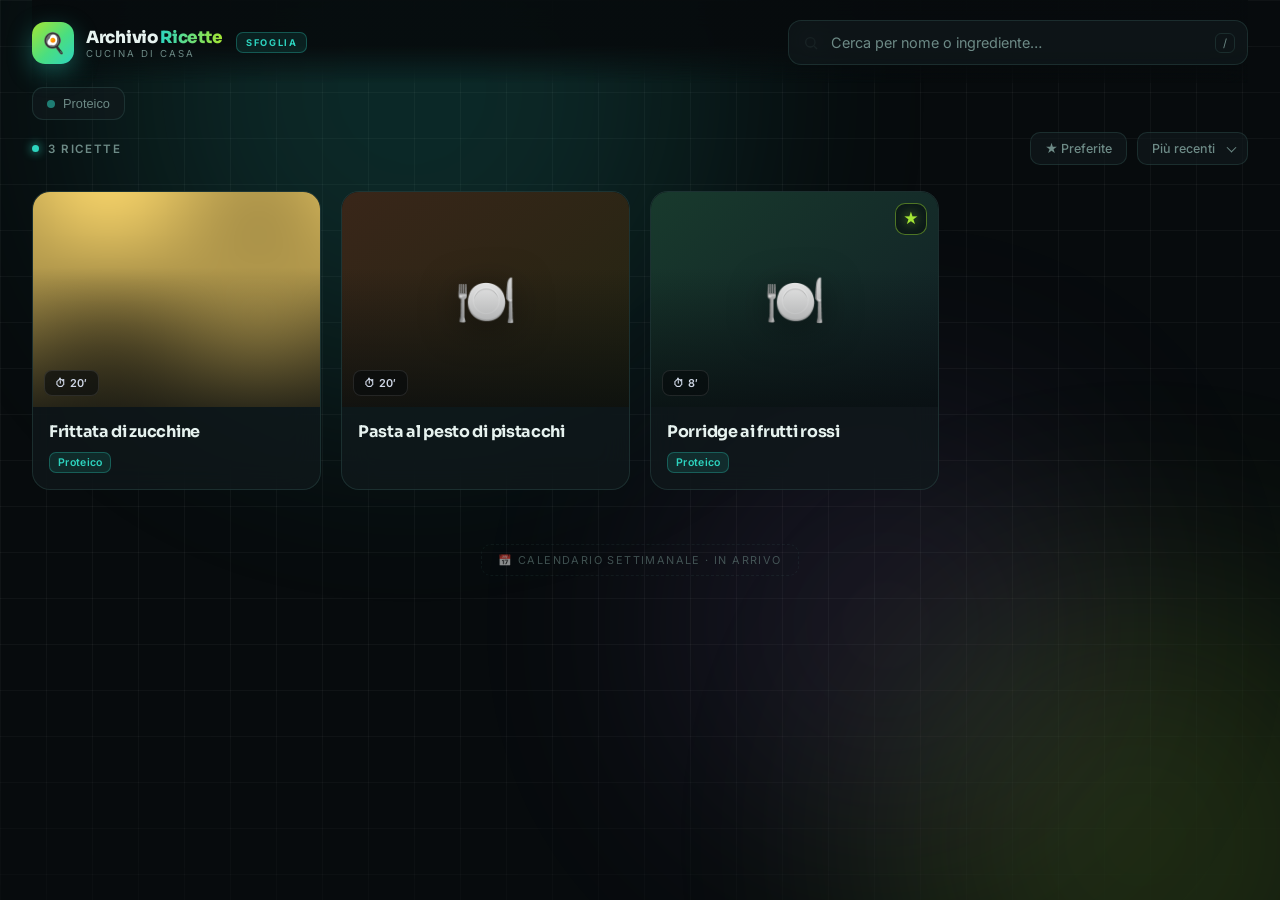
==== docs/index.html @ fd77ad5f "Palette propria, tag azzerati e versione sfogliabile Palette verde acido/acquamarina al posto degli " ====
<!DOCTYPE html>
<html lang="it">
<head>
  <meta charset="UTF-8">
  <meta name="viewport" content="width=device-width, initial-scale=1.0, viewport-fit=cover">
  <meta name="theme-color" content="#070b0d">
  <title>Archivio Ricette</title>
  <link rel="preconnect" href="https://fonts.googleapis.com">
  <link rel="preconnect" href="https://fonts.gstatic.com" crossorigin>
  <link href="https://fonts.googleapis.com/css2?family=Sora:wght@400;600;700;800&family=Inter:wght@400;500;600&display=swap" rel="stylesheet">
  <link rel="stylesheet" href="style.css">
  <link rel="icon" href="data:image/svg+xml,<svg xmlns='http://www.w3.org/2000/svg' viewBox='0 0 100 100'><text y='.9em' font-size='90'>🍳</text></svg>">
</head>
<body>

<div class="bg-glow g1"></div>
<div class="bg-glow g2"></div>
<div class="bg-glow g3"></div>

<div class="app">

  <!-- ── Topbar ── -->
  <header class="topbar">
    <div class="brand">
      <div class="brand-mark">🍳</div>
      <div class="brand-text">
        <div class="brand-name">Archivio <span>Ricette</span></div>
        <div class="brand-sub">Cucina di casa</div>
      </div>
      <span class="ro-badge" id="roBadge" hidden>sfoglia</span>
    </div>

    <div class="search-wrap">
      <svg class="search-ic" viewBox="0 0 24 24" fill="none" stroke="currentColor" stroke-width="2">
        <circle cx="11" cy="11" r="7"></circle><path d="M21 21l-4.3-4.3"></path>
      </svg>
      <input id="search" type="search" placeholder="Cerca per nome o ingrediente…" autocomplete="off" spellcheck="false">
      <kbd class="search-kbd">/</kbd>
    </div>

    <button class="btn-new" id="btnNew">
      <svg viewBox="0 0 24 24" fill="none" stroke="currentColor" stroke-width="2.4">
        <path d="M12 5v14M5 12h14"></path>
      </svg>
      <span>Nuova ricetta</span>
    </button>
  </header>

  <!-- ── Filtri ── -->
  <section class="filters">
    <div class="filter-row" id="filterRow"></div>
    <div class="filter-meta">
      <span id="countLabel" class="count-label">—</span>
      <div class="meta-right">
        <button class="mini-toggle" id="btnFav" title="Solo preferite">★ Preferite</button>
        <div class="select-wrap">
          <select id="sort">
            <option value="recent">Più recenti</option>
            <option value="name">Nome A–Z</option>
            <option value="time">Più veloci</option>
          </select>
        </div>
        <button class="mini-toggle ghost" id="btnClear" hidden>Azzera filtri</button>
      </div>
    </div>
  </section>

  <!-- ── Griglia ── -->
  <main class="grid" id="grid"></main>

  <div class="empty" id="empty" hidden>
    <div class="empty-mark">🥘</div>
    <div class="empty-title">Nessuna ricetta qui</div>
    <div class="empty-sub" id="emptySub">Aggiungi la prima e comincia a costruire l'archivio.</div>
    <button class="btn-new solo" id="btnNewEmpty">
      <svg viewBox="0 0 24 24" fill="none" stroke="currentColor" stroke-width="2.4"><path d="M12 5v14M5 12h14"></path></svg>
      <span>Nuova ricetta</span>
    </button>
  </div>

  <footer class="foot">
    <span class="foot-soon">📅 Calendario settimanale · in arrivo</span>
  </footer>

</div>

<!-- ── Dettaglio ricetta ── -->
<div class="scrim" id="scrim"></div>

<div class="sheet" id="detail" hidden>
  <div class="sheet-inner" id="detailInner"></div>
</div>

<!-- ── Editor ── -->
<div class="sheet editor" id="editor" hidden>
  <div class="sheet-inner">
    <form id="form" autocomplete="off">
      <header class="ed-head">
        <div>
          <div class="ed-eyebrow" id="edEyebrow">Nuova ricetta</div>
          <input class="ed-name" id="fName" name="name" type="text" placeholder="Nome della ricetta" maxlength="120" required>
        </div>
        <button type="button" class="icon-btn close" id="edClose" title="Chiudi (Esc)">
          <svg viewBox="0 0 24 24" fill="none" stroke="currentColor" stroke-width="2.2"><path d="M18 6L6 18M6 6l12 12"></path></svg>
        </button>
      </header>

      <div class="ed-body">
        <div class="ed-col">
          <!-- Foto -->
          <label class="lbl">Foto</label>
          <div class="dropzone" id="drop" tabindex="0">
            <input type="file" id="fImage" accept="image/*" hidden>
            <div class="dz-empty">
              <div class="dz-ic">🖼️</div>
              <div class="dz-txt">Trascina una foto<br><span>oppure clicca · incolla con ⌘V</span></div>
            </div>
            <img class="dz-preview" id="dzPreview" alt="">
            <button type="button" class="dz-remove" id="dzRemove" hidden title="Rimuovi foto">
              <svg viewBox="0 0 24 24" fill="none" stroke="currentColor" stroke-width="2.2"><path d="M18 6L6 18M6 6l12 12"></path></svg>
            </button>
            <div class="dz-progress" id="dzProgress" hidden><div class="dz-bar"></div></div>
          </div>

          <!-- Numeri -->
          <div class="num-row">
            <div class="num-field">
              <label class="lbl" for="fTime">Tempo</label>
              <div class="num-input">
                <input id="fTime" type="number" min="1" max="1440" placeholder="—" inputmode="numeric">
                <span>min</span>
              </div>
            </div>
            <div class="num-field">
              <label class="lbl" for="fServings">Porzioni</label>
              <div class="num-input">
                <input id="fServings" type="number" min="1" max="50" placeholder="—" inputmode="numeric">
                <span>pers.</span>
              </div>
            </div>
          </div>

          <!-- Tag -->
          <label class="lbl" id="tagLabel">Tag <em>· scelti dall'elenco</em></label>
          <div class="tag-picker" id="tagPicker"></div>
        </div>

        <div class="ed-col">
          <!-- Ingredienti -->
          <div class="list-head">
            <label class="lbl">Ingredienti</label>
            <button type="button" class="link-btn" data-bulk="ing">Incolla lista</button>
          </div>
          <div class="line-list" id="ingList"></div>
          <textarea class="bulk" id="ingBulk" hidden placeholder="Incolla qui gli ingredienti, uno per riga…"></textarea>
          <button type="button" class="add-line" data-add="ing">+ Ingrediente</button>

          <!-- Procedimento -->
          <div class="list-head">
            <label class="lbl">Procedimento</label>
            <button type="button" class="link-btn" data-bulk="step">Incolla lista</button>
          </div>
          <div class="line-list steps" id="stepList"></div>
          <textarea class="bulk" id="stepBulk" hidden placeholder="Incolla qui i passaggi, uno per riga…"></textarea>
          <button type="button" class="add-line" data-add="step">+ Passaggio</button>

          <!-- Note -->
          <label class="lbl">Note <em>· facoltative</em></label>
          <textarea id="fNotes" class="notes" rows="3" maxlength="2000" placeholder="Varianti, sostituzioni, cosa ha funzionato…"></textarea>
        </div>
      </div>

      <footer class="ed-foot">
        <button type="button" class="btn-danger" id="edDelete" hidden>Elimina</button>
        <div class="ed-actions">
          <button type="button" class="btn-ghost" id="edCancel">Annulla</button>
          <button type="submit" class="btn-primary" id="edSave">Salva ricetta</button>
        </div>
      </footer>
    </form>
  </div>
</div>

<div id="toast"></div>

<script src="app.js"></script>
</body>
</html>
---- docs/style.css ----
:root {
  /* Palette dell'archivio: verde acido + acquamarina su fondo quasi nero.
     I colori vivi stanno anche come tripletta rgb, così una sfumatura nuova
     si cambia in due righe invece che in quaranta. */
  --bg:        #070b0d;
  --bg-rgb:    7, 11, 13;
  --surface:   rgba(18, 27, 30, 0.66);
  --surface2:  rgba(25, 37, 41, 0.74);
  --border:    rgba(94, 158, 150, 0.18);
  --border-hi: rgba(94, 158, 150, 0.42);
  --text:      #e6f2ef;
  --muted:     #6d8a86;

  --accent:      #2dd4bf;
  --accent-rgb:  45, 212, 191;
  --accent2:     #a3e635;
  --accent2-rgb: 163, 230, 53;

  --green:     #4ade80;
  --cyan:      #38bdf8;
  --violet:    #c084fc;
  --pink:      #fb7185;
  --danger:    #f43f5e;

  --radius:    18px;
  --font-display: 'Sora', -apple-system, BlinkMacSystemFont, sans-serif;
  --font-body:    'Inter', -apple-system, BlinkMacSystemFont, sans-serif;
  --ease:      cubic-bezier(0.22, 1, 0.36, 1);
}

* { box-sizing: border-box; margin: 0; padding: 0; }
[hidden] { display: none !important; }
html { scroll-behavior: smooth; -webkit-text-size-adjust: 100%; }

body {
  background: var(--bg);
  color: var(--text);
  font-family: var(--font-body);
  min-height: 100vh;
  overflow-x: hidden;
  -webkit-font-smoothing: antialiased;
}
body.locked { overflow: hidden; }

::selection { background: rgba(var(--accent-rgb),0.3); }

/* ── Sfondo ambientale ── */
.bg-glow { position: fixed; border-radius: 50%; filter: blur(120px); opacity: 0.15; pointer-events: none; z-index: 0; will-change: transform; }
.bg-glow.g1 { width: 620px; height: 620px; background: var(--accent); top: -220px; left: 8%;  animation: drift1 26s ease-in-out infinite alternate; }
.bg-glow.g2 { width: 520px; height: 520px; background: var(--accent2);  bottom: -200px; right: -120px; animation: drift2 32s ease-in-out infinite alternate; }
.bg-glow.g3 { width: 440px; height: 440px; background: var(--violet); top: 45%; left: 52%; opacity: 0.10; animation: drift3 38s ease-in-out infinite alternate; }
@keyframes drift1 { to { transform: translate(120px, 90px) scale(1.15); } }
@keyframes drift2 { to { transform: translate(-100px, -70px) scale(1.1); } }
@keyframes drift3 { to { transform: translate(-140px, 60px) scale(0.9); } }

body::before {
  content: ''; position: fixed; inset: 0;
  background-image:
    linear-gradient(rgba(255,255,255,0.04) 1px, transparent 1px),
    linear-gradient(90deg, rgba(255,255,255,0.04) 1px, transparent 1px);
  background-size: 46px 46px;
  mask-image: radial-gradient(ellipse 120% 110% at 30% 15%, black 55%, transparent 100%);
  -webkit-mask-image: radial-gradient(ellipse 120% 110% at 30% 15%, black 55%, transparent 100%);
  pointer-events: none; z-index: 0;
}

.app { position: relative; z-index: 1; max-width: 1340px; margin: 0 auto; padding: 0 32px 60px; }

/* ── Topbar ── */
.topbar {
  position: sticky; top: 0; z-index: 30;
  display: flex; align-items: center; gap: 22px;
  padding: 20px 0 18px;
  background: linear-gradient(180deg, rgba(var(--bg-rgb),0.92) 55%, rgba(var(--bg-rgb),0));
  backdrop-filter: blur(14px); -webkit-backdrop-filter: blur(14px);
}

.brand { display: flex; align-items: center; gap: 12px; flex-shrink: 0; }
.brand-mark {
  width: 42px; height: 42px; border-radius: 13px;
  background: linear-gradient(135deg, var(--accent2), #4ade80 55%, var(--accent));
  display: flex; align-items: center; justify-content: center; font-size: 1.25rem;
  box-shadow: 0 8px 24px rgba(var(--accent-rgb), 0.35);
  animation: markFloat 5s ease-in-out infinite;
}
@keyframes markFloat { 0%,100%{ transform: translateY(0) rotate(0); } 50%{ transform: translateY(-4px) rotate(-4deg); } }
.brand-name { font-family: var(--font-display); font-weight: 800; font-size: 1.05rem; letter-spacing: -0.3px; white-space: nowrap; }
.brand-name span { background: linear-gradient(90deg, var(--accent), var(--accent2)); -webkit-background-clip: text; background-clip: text; color: transparent; }
.brand-sub { font-size: 0.6rem; color: var(--muted); letter-spacing: 2px; text-transform: uppercase; }

.ro-badge {
  align-self: center; margin-left: 2px;
  font-size: .58rem; text-transform: uppercase; letter-spacing: 1.6px; font-weight: 700;
  color: var(--accent); padding: 4px 9px; border-radius: 7px;
  background: rgba(var(--accent-rgb), .1); border: 1px solid rgba(var(--accent-rgb), .3);
}
.rc-fav.static { pointer-events: none; }

.search-wrap { position: relative; flex: 1; max-width: 460px; margin-left: auto; }
.search-ic { position: absolute; left: 15px; top: 50%; transform: translateY(-50%); width: 16px; height: 16px; color: var(--muted); pointer-events: none; transition: color .25s; }
#search {
  width: 100%; padding: 13px 44px 13px 42px;
  background: var(--surface); border: 1px solid var(--border); border-radius: 13px;
  color: var(--text); font-family: var(--font-body); font-size: 0.9rem;
  backdrop-filter: blur(14px); -webkit-backdrop-filter: blur(14px);
  transition: border-color .25s, box-shadow .25s, background .25s;
}
#search::placeholder { color: var(--muted); }
#search:focus { outline: none; border-color: rgba(var(--accent-rgb),0.5); box-shadow: 0 0 0 3px rgba(var(--accent-rgb),0.12); background: var(--surface2); }
#search:focus + .search-kbd { opacity: 0; }
.search-wrap:focus-within .search-ic { color: var(--accent); }
#search::-webkit-search-cancel-button { -webkit-appearance: none; }
.search-kbd {
  position: absolute; right: 13px; top: 50%; transform: translateY(-50%);
  font-family: var(--font-body); font-size: 0.7rem; color: var(--muted);
  border: 1px solid var(--border); border-radius: 6px; padding: 2px 7px;
  transition: opacity .2s; pointer-events: none;
}

.btn-new {
  display: inline-flex; align-items: center; gap: 9px; flex-shrink: 0;
  padding: 13px 20px; border-radius: 13px; cursor: pointer;
  font-family: var(--font-body); font-size: 0.88rem; font-weight: 600;
  color: #12141a; border: none;
  background: linear-gradient(135deg, var(--accent2), var(--accent));
  box-shadow: 0 10px 30px -8px rgba(var(--accent-rgb),0.6);
  transition: transform .2s var(--ease), box-shadow .25s, filter .2s;
}
.btn-new svg { width: 16px; height: 16px; transition: transform .3s var(--ease); }
.btn-new:hover { transform: translateY(-2px); box-shadow: 0 16px 38px -10px rgba(var(--accent-rgb),0.7); filter: brightness(1.06); }
.btn-new:hover svg { transform: rotate(90deg); }
.btn-new:active { transform: translateY(0) scale(0.97); }
.btn-new.solo { margin-top: 22px; }

/* ── Filtri ── */
.filters { margin-bottom: 26px; }
.filter-row {
  display: flex; gap: 8px; overflow-x: auto; padding: 4px 0 12px;
  scrollbar-width: none; -ms-overflow-style: none;
  mask-image: linear-gradient(90deg, #000 calc(100% - 46px), transparent);
  -webkit-mask-image: linear-gradient(90deg, #000 calc(100% - 46px), transparent);
}
.filter-row::-webkit-scrollbar { display: none; }

.tag-chip {
  --c: var(--muted);
  display: inline-flex; align-items: center; gap: 8px; flex-shrink: 0;
  padding: 8px 14px; border-radius: 11px; cursor: pointer;
  background: var(--surface); border: 1px solid var(--border);
  color: var(--muted); font-size: 0.8rem; font-weight: 500; white-space: nowrap;
  backdrop-filter: blur(10px); -webkit-backdrop-filter: blur(10px);
  transition: color .2s, border-color .2s, background .2s, transform .18s var(--ease);
}
.tag-chip .dot { width: 8px; height: 8px; border-radius: 50%; background: var(--c); opacity: .55; transition: opacity .2s, box-shadow .2s, transform .2s; }
.tag-chip:hover { color: var(--text); border-color: var(--border-hi); transform: translateY(-2px); }
.tag-chip:hover .dot { opacity: 1; }
.tag-chip.on {
  color: var(--text); border-color: color-mix(in srgb, var(--c) 60%, transparent);
  background: color-mix(in srgb, var(--c) 13%, var(--surface2));
  box-shadow: 0 6px 20px -8px color-mix(in srgb, var(--c) 70%, transparent);
}
.tag-chip.on .dot { opacity: 1; box-shadow: 0 0 10px var(--c); transform: scale(1.15); }

.grp-sep { width: 1px; flex-shrink: 0; margin: 6px 6px; background: linear-gradient(180deg, transparent, var(--border-hi), transparent); }

.filter-meta { display: flex; align-items: center; gap: 14px; justify-content: space-between; flex-wrap: wrap; }
.count-label {
  display: inline-flex; align-items: center; gap: 9px;
  font-size: 0.72rem; color: var(--muted); text-transform: uppercase; letter-spacing: 1.6px; font-weight: 600;
}
.count-label::before { content: ''; width: 7px; height: 7px; border-radius: 50%; background: var(--accent); box-shadow: 0 0 10px var(--accent); animation: pulse 2.4s ease-in-out infinite; }
@keyframes pulse { 0%,100%{ opacity: 1; transform: scale(1); } 50%{ opacity: .4; transform: scale(.75); } }

.meta-right { display: flex; align-items: center; gap: 10px; }
.mini-toggle {
  padding: 8px 14px; border-radius: 10px; cursor: pointer;
  background: var(--surface); border: 1px solid var(--border); color: var(--muted);
  font-family: var(--font-body); font-size: 0.78rem; font-weight: 500;
  transition: color .2s, border-color .2s, background .2s, transform .18s;
}
.mini-toggle:hover { color: var(--text); border-color: var(--border-hi); transform: translateY(-1px); }
.mini-toggle.on { color: var(--accent2); border-color: rgba(var(--accent2-rgb),0.5); background: rgba(var(--accent2-rgb),0.1); }
.mini-toggle.ghost { border-style: dashed; }

.select-wrap { position: relative; }
.select-wrap::after {
  content: ''; position: absolute; right: 13px; top: 50%; width: 6px; height: 6px;
  border-right: 1.6px solid var(--muted); border-bottom: 1.6px solid var(--muted);
  transform: translateY(-70%) rotate(45deg); pointer-events: none;
}
#sort {
  appearance: none; -webkit-appearance: none;
  padding: 8px 32px 8px 14px; border-radius: 10px; cursor: pointer;
  background: var(--surface); border: 1px solid var(--border); color: var(--muted);
  font-family: var(--font-body); font-size: 0.78rem; font-weight: 500;
  transition: color .2s, border-color .2s;
}
#sort:hover, #sort:focus { color: var(--text); border-color: var(--border-hi); outline: none; }
#sort option { background: #111a1c; color: var(--text); }

/* ── Griglia ricette ── */
.grid {
  display: grid;
  grid-template-columns: repeat(auto-fill, minmax(248px, 1fr));
  gap: 20px;
}

.rcard {
  position: relative; cursor: pointer;
  background: var(--surface); border: 1px solid var(--border);
  border-radius: var(--radius); overflow: hidden;
  backdrop-filter: blur(16px); -webkit-backdrop-filter: blur(16px);
  transition: transform .38s var(--ease), border-color .3s, box-shadow .38s;
  opacity: 0; animation: cardIn .55s var(--ease) forwards;
}
@keyframes cardIn { from { opacity: 0; transform: translateY(18px) scale(.97); } to { opacity: 1; transform: none; } }
.grid.no-anim .rcard { opacity: 1; animation: none; }
.rcard:hover {
  transform: translateY(-6px);
  border-color: rgba(var(--accent-rgb),0.45);
  box-shadow: 0 26px 50px -22px rgba(var(--accent-rgb),0.45), 0 6px 22px rgba(0,0,0,.4);
}
.rcard.leaving { opacity: .35; transform: scale(.97); }

.rc-media { position: relative; aspect-ratio: 4 / 3; overflow: hidden; background: #0f1618; }
.rc-media img { width: 100%; height: 100%; object-fit: cover; display: block; transition: transform .55s var(--ease), filter .4s; }
.rcard:hover .rc-media img { transform: scale(1.07); }
.rc-media::after {
  content: ''; position: absolute; inset: 0;
  background: linear-gradient(180deg, rgba(var(--bg-rgb),0) 35%, rgba(var(--bg-rgb),.72));
  pointer-events: none;
}
.rc-ph { position: absolute; inset: 0; display: flex; align-items: center; justify-content: center; font-size: 3.1rem; }
.rc-ph::before { content: ''; position: absolute; inset: 0; background: var(--ph, linear-gradient(135deg,#14201f,#1d2b2c)); opacity: .9; }
.rc-ph span { position: relative; filter: drop-shadow(0 6px 18px rgba(0,0,0,.5)); transition: transform .5s var(--ease); }
.rcard:hover .rc-ph span { transform: scale(1.12) rotate(-6deg); }

.rc-sheen {
  position: absolute; inset: 0; pointer-events: none; opacity: 0;
  background: linear-gradient(105deg, transparent 35%, rgba(255,255,255,.14) 50%, transparent 65%);
  transform: translateX(-100%); transition: opacity .3s;
}
.rcard:hover .rc-sheen { opacity: 1; animation: sheen 1s var(--ease); }
@keyframes sheen { to { transform: translateX(100%); } }

.rc-fav {
  position: absolute; top: 11px; right: 11px; z-index: 2;
  width: 32px; height: 32px; border-radius: 10px; cursor: pointer;
  display: flex; align-items: center; justify-content: center;
  background: rgba(var(--bg-rgb),.55); border: 1px solid rgba(255,255,255,.12);
  backdrop-filter: blur(10px); -webkit-backdrop-filter: blur(10px);
  color: rgba(255,255,255,.5); font-size: .95rem; line-height: 1;
  opacity: 0; transform: translateY(-6px);
  transition: opacity .25s, transform .25s, color .2s, border-color .2s, background .2s;
}
.rcard:hover .rc-fav, .rc-fav.on { opacity: 1; transform: none; }
.rc-fav:hover { color: var(--accent2); border-color: rgba(var(--accent2-rgb),.5); background: rgba(var(--accent2-rgb),.16); }
.rc-fav.on { color: var(--accent2); border-color: rgba(var(--accent2-rgb),.45); text-shadow: 0 0 12px rgba(var(--accent2-rgb),.7); }

.rc-time {
  position: absolute; left: 11px; bottom: 11px; z-index: 2;
  display: inline-flex; align-items: center; gap: 5px;
  padding: 5px 10px; border-radius: 8px; font-size: .68rem; font-weight: 600;
  background: rgba(var(--bg-rgb),.6); border: 1px solid rgba(255,255,255,.1);
  backdrop-filter: blur(8px); -webkit-backdrop-filter: blur(8px);
  color: #cfd7e6; letter-spacing: .3px;
}

.rc-body { padding: 15px 16px 16px; }
.rc-name {
  font-family: var(--font-display); font-size: 1rem; font-weight: 700;
  letter-spacing: -0.3px; line-height: 1.3; margin-bottom: 9px;
  display: -webkit-box; -webkit-line-clamp: 2; -webkit-box-orient: vertical; overflow: hidden;
}
.rc-tags { display: flex; flex-wrap: wrap; gap: 6px; }
.mini-tag {
  --c: var(--muted);
  font-size: .66rem; font-weight: 600; letter-spacing: .3px;
  padding: 3px 8px; border-radius: 7px; white-space: nowrap;
  color: var(--c); background: color-mix(in srgb, var(--c) 12%, transparent);
  border: 1px solid color-mix(in srgb, var(--c) 30%, transparent);
}
.mini-tag.more { color: var(--muted); background: transparent; border-color: var(--border); }

/* ── Empty state ── */
.empty { text-align: center; padding: 80px 20px 60px; }
.empty-mark { font-size: 3.4rem; margin-bottom: 18px; animation: markFloat 4s ease-in-out infinite; display: inline-block; }
.empty-title { font-family: var(--font-display); font-size: 1.25rem; font-weight: 700; margin-bottom: 7px; }
.empty-sub { color: var(--muted); font-size: .9rem; }

.foot { margin-top: 54px; text-align: center; }
.foot-soon {
  display: inline-block; font-size: .68rem; color: var(--muted);
  letter-spacing: 1.4px; text-transform: uppercase; padding: 8px 16px;
  border: 1px dashed var(--border); border-radius: 10px; opacity: .55;
}

/* ══ Overlay: scrim + sheet ══ */
.scrim {
  position: fixed; inset: 0; z-index: 40;
  background: rgba(4, 7, 8, 0.66);
  backdrop-filter: blur(22px) saturate(1.2); -webkit-backdrop-filter: blur(22px) saturate(1.2);
  opacity: 0; pointer-events: none;
  transition: opacity .42s var(--ease);
}
.scrim.on { opacity: 1; pointer-events: auto; }

.sheet {
  position: fixed; inset: 0; z-index: 50;
  display: flex; align-items: flex-start; justify-content: center;
  padding: 44px 28px 0; overflow-y: auto; overscroll-behavior: contain;
}
.sheet[hidden] { display: none; }
.sheet-inner {
  position: relative; width: 100%; max-width: 940px; margin-bottom: 44px;
  background: linear-gradient(165deg, rgba(23,34,37,0.93), rgba(12,18,20,0.95));
  border: 1px solid var(--border-hi); border-radius: 24px;
  box-shadow: 0 40px 90px -30px rgba(0,0,0,.8), 0 0 0 1px rgba(255,255,255,.03) inset;
  transform-origin: center center;
  will-change: transform, opacity;
}
.editor .sheet-inner { max-width: 1040px; }

.icon-btn {
  width: 38px; height: 38px; border-radius: 12px; cursor: pointer; flex-shrink: 0;
  display: flex; align-items: center; justify-content: center;
  background: var(--surface2); border: 1px solid var(--border); color: var(--muted);
  transition: color .2s, border-color .2s, background .2s, transform .2s;
}
.icon-btn svg { width: 17px; height: 17px; }
.icon-btn:hover { color: var(--text); border-color: var(--border-hi); transform: translateY(-2px); }
.icon-btn.close:hover { color: var(--danger); border-color: rgba(239,68,68,.5); background: rgba(239,68,68,.12); }
.icon-btn.on { color: var(--accent2); border-color: rgba(var(--accent2-rgb),.5); background: rgba(var(--accent2-rgb),.12); }

/* ── Dettaglio ricetta ── */
.dt-hero { position: relative; height: 320px; overflow: hidden; background: #0f1618; border-radius: 23px 23px 0 0; }
.dt-hero img { width: 100%; height: 100%; object-fit: cover; display: block; }
.dt-hero.noimg { height: 200px; }
.dt-hero .rc-ph { font-size: 4.6rem; }
/* senza foto l'emoji diventa una filigrana in alto a destra: il titolo resta pulito */
.dt-hero.noimg .rc-ph { align-items: flex-start; justify-content: flex-end; padding: 78px 34px 0; }
.dt-hero.noimg .rc-ph span { font-size: 2.9rem; opacity: .5; }
.dt-hero::after {
  content: ''; position: absolute; inset: 0;
  background: linear-gradient(180deg, rgba(var(--bg-rgb),.35) 0%, rgba(var(--bg-rgb),0) 30%, rgba(16,19,27,.96) 100%);
}
.dt-bar { position: sticky; top: 14px; z-index: 6; height: 0; }
.dt-tools { position: absolute; top: 18px; right: 18px; display: flex; gap: 9px; }
.dt-tools .icon-btn { background: rgba(var(--bg-rgb),.55); backdrop-filter: blur(12px); -webkit-backdrop-filter: blur(12px); }

.dt-title-wrap { position: absolute; left: 32px; right: 32px; bottom: 22px; z-index: 2; }
.dt-title {
  font-family: var(--font-display); font-size: 2.1rem; font-weight: 800;
  letter-spacing: -1px; line-height: 1.1; margin-bottom: 12px;
  text-shadow: 0 4px 30px rgba(0,0,0,.6);
}
.dt-tags { display: flex; flex-wrap: wrap; gap: 7px; }
.dt-tags .mini-tag { font-size: .7rem; padding: 4px 10px; backdrop-filter: blur(8px); -webkit-backdrop-filter: blur(8px); }

.dt-meta { display: flex; gap: 10px; flex-wrap: wrap; padding: 22px 32px 0; }
.meta-pill {
  --c: var(--accent);
  display: inline-flex; align-items: center; gap: 9px;
  padding: 11px 16px; border-radius: 13px;
  background: var(--surface); border: 1px solid var(--border);
}
.meta-pill .mi { font-size: 1rem; }
.meta-pill .mk { font-size: .6rem; color: var(--muted); text-transform: uppercase; letter-spacing: 1.3px; font-weight: 600; }
.meta-pill .mv { font-family: var(--font-display); font-size: .95rem; font-weight: 700; color: var(--c); letter-spacing: -.2px; }

.dt-body { display: grid; grid-template-columns: 320px 1fr; gap: 32px; padding: 26px 32px 34px; }
@media (max-width: 780px) { .dt-body { grid-template-columns: 1fr; gap: 26px; } }

.sec-title {
  display: flex; align-items: center; gap: 12px;
  font-family: var(--font-display); font-size: .74rem; font-weight: 700;
  color: var(--muted); text-transform: uppercase; letter-spacing: 2px; margin-bottom: 16px;
}
.sec-title::after { content: ''; flex: 1; height: 1px; background: linear-gradient(90deg, var(--border-hi), transparent); }

.ing-list { list-style: none; display: flex; flex-direction: column; gap: 2px; }
.ing-list li {
  display: flex; align-items: flex-start; gap: 11px;
  padding: 9px 12px; border-radius: 10px; font-size: .9rem; line-height: 1.45;
  color: #d4dced; cursor: pointer; user-select: none;
  transition: background .2s, color .2s, opacity .2s;
}
.ing-list li::before {
  content: ''; flex-shrink: 0; width: 7px; height: 7px; margin-top: 7px;
  border-radius: 50%; border: 1.6px solid var(--accent);
  transition: background .2s, box-shadow .2s, border-color .2s;
}
.ing-list li:hover { background: var(--surface2); }
.ing-list li.done { opacity: .42; text-decoration: line-through; text-decoration-color: var(--muted); }
.ing-list li.done::before { background: var(--accent); box-shadow: 0 0 10px rgba(var(--accent-rgb),.6); }

.step-list { list-style: none; display: flex; flex-direction: column; gap: 14px; counter-reset: st; }
.step-list li {
  display: flex; gap: 15px; font-size: .93rem; line-height: 1.6; color: #d4dced;
  padding-bottom: 14px; border-bottom: 1px solid rgba(94,158,150,.12);
}
.step-list li:last-child { border-bottom: none; padding-bottom: 0; }
.step-list li::before {
  counter-increment: st; content: counter(st);
  flex-shrink: 0; width: 28px; height: 28px; border-radius: 9px;
  display: flex; align-items: center; justify-content: center;
  font-family: var(--font-display); font-size: .8rem; font-weight: 700;
  color: var(--accent2); background: rgba(var(--accent2-rgb),.1);
  border: 1px solid rgba(var(--accent2-rgb),.28);
}

.dt-notes {
  margin: 0 32px 30px; padding: 18px 20px; border-radius: 14px;
  background: rgba(192,132,252,.06); border: 1px solid rgba(192,132,252,.2);
  border-left: 3px solid var(--violet);
  font-size: .88rem; line-height: 1.6; color: #c3cddf; white-space: pre-wrap;
}
.dt-notes .nk { display: block; font-size: .6rem; text-transform: uppercase; letter-spacing: 1.6px; color: var(--violet); font-weight: 700; margin-bottom: 7px; }

.dt-foot { padding: 0 32px 26px; font-size: .68rem; color: var(--muted); letter-spacing: .4px; }
.dt-empty-note { color: var(--muted); font-size: .86rem; font-style: italic; padding: 4px 12px; }

/* ── Editor ── */
.ed-head { display: flex; align-items: flex-start; gap: 18px; padding: 26px 30px 20px; border-bottom: 1px solid var(--border); }
.ed-head > div:first-child { flex: 1; min-width: 0; }
.ed-eyebrow { font-size: .62rem; color: var(--accent); text-transform: uppercase; letter-spacing: 2px; font-weight: 700; margin-bottom: 8px; }
.ed-name {
  width: 100%; background: transparent; border: none; color: var(--text);
  font-family: var(--font-display); font-size: 1.6rem; font-weight: 800; letter-spacing: -.7px;
  padding: 0 0 4px; border-bottom: 2px solid transparent; transition: border-color .25s;
}
.ed-name::placeholder { color: rgba(109,138,134,.5); }
.ed-name:focus { outline: none; border-bottom-color: var(--accent); }

.ed-body { display: grid; grid-template-columns: 340px 1fr; gap: 30px; padding: 24px 30px 10px; }
.ed-col { min-width: 0; }

.lbl { display: block; font-size: .64rem; text-transform: uppercase; letter-spacing: 1.6px; color: var(--muted); font-weight: 700; margin-bottom: 10px; }
.lbl em { font-style: normal; opacity: .6; font-weight: 500; letter-spacing: .6px; text-transform: none; }
.ed-col .lbl:not(:first-child) { margin-top: 22px; }

/* Dropzone */
.dropzone {
  position: relative; aspect-ratio: 4 / 3; border-radius: 15px; cursor: pointer; overflow: hidden;
  border: 1.5px dashed var(--border-hi); background: rgba(12,18,20,.5);
  display: flex; align-items: center; justify-content: center;
  transition: border-color .25s, background .25s, transform .2s;
}
.dropzone:hover, .dropzone:focus-visible { border-color: var(--accent); background: rgba(var(--accent-rgb),.05); outline: none; }
.dropzone.over { border-color: var(--accent); background: rgba(var(--accent-rgb),.1); transform: scale(1.015); }
.dropzone.has-img { border-style: solid; border-color: var(--border); }
.dz-empty { text-align: center; pointer-events: none; padding: 16px; }
.dz-ic { font-size: 1.9rem; margin-bottom: 10px; opacity: .8; }
.dz-txt { font-size: .82rem; color: #aab4c8; line-height: 1.55; }
.dz-txt span { font-size: .72rem; color: var(--muted); }
.dropzone.has-img .dz-empty { display: none; }
.dz-preview { display: none; width: 100%; height: 100%; object-fit: cover; }
.dropzone.has-img .dz-preview { display: block; }
.dz-remove {
  position: absolute; top: 10px; right: 10px; width: 30px; height: 30px; border-radius: 9px;
  display: flex; align-items: center; justify-content: center; cursor: pointer;
  background: rgba(var(--bg-rgb),.7); border: 1px solid rgba(255,255,255,.14); color: #fff;
  backdrop-filter: blur(10px); -webkit-backdrop-filter: blur(10px);
  transition: background .2s, border-color .2s;
}
.dz-remove svg { width: 15px; height: 15px; }
.dz-remove:hover { background: rgba(239,68,68,.85); border-color: transparent; }
.dz-progress { position: absolute; left: 0; right: 0; bottom: 0; height: 3px; background: rgba(255,255,255,.08); }
.dz-bar { height: 100%; width: 40%; background: linear-gradient(90deg, var(--accent2), var(--accent)); animation: barSlide 1.1s ease-in-out infinite; }
@keyframes barSlide { 0%{ transform: translateX(-100%);} 100%{ transform: translateX(350%);} }

/* Numeri */
.num-row { display: grid; grid-template-columns: 1fr 1fr; gap: 12px; margin-top: 22px; }
.num-field .lbl { margin-top: 0 !important; }
.num-input {
  display: flex; align-items: center; gap: 6px; padding: 11px 14px;
  background: var(--surface); border: 1px solid var(--border); border-radius: 11px;
  transition: border-color .25s, box-shadow .25s;
}
.num-input:focus-within { border-color: rgba(var(--accent-rgb),.5); box-shadow: 0 0 0 3px rgba(var(--accent-rgb),.1); }
.num-input input {
  width: 100%; min-width: 0; background: transparent; border: none; color: var(--text);
  font-family: var(--font-display); font-size: 1rem; font-weight: 700;
}
.num-input input:focus { outline: none; }
.num-input input::-webkit-outer-spin-button, .num-input input::-webkit-inner-spin-button { -webkit-appearance: none; margin: 0; }
.num-input input[type=number] { -moz-appearance: textfield; }
.num-input span { font-size: .72rem; color: var(--muted); flex-shrink: 0; }

/* Tag picker */
.tag-picker { display: flex; flex-direction: column; gap: 14px; }
.tp-group { }
.tp-head { display: flex; align-items: center; gap: 7px; font-size: .6rem; text-transform: uppercase; letter-spacing: 1.5px; color: var(--muted); font-weight: 700; margin-bottom: 8px; }
.tp-tags { display: flex; flex-wrap: wrap; gap: 6px; }
.tp-tag {
  --c: var(--muted);
  padding: 6px 11px; border-radius: 9px; cursor: pointer;
  font-family: var(--font-body); font-size: .75rem; font-weight: 500;
  background: rgba(12,18,20,.6); border: 1px solid var(--border); color: var(--muted);
  transition: color .18s, border-color .18s, background .18s, transform .15s;
}
.tp-tag:hover { color: var(--text); border-color: var(--border-hi); transform: translateY(-1px); }
.tp-tag.on {
  color: var(--c); background: color-mix(in srgb, var(--c) 14%, transparent);
  border-color: color-mix(in srgb, var(--c) 50%, transparent);
  box-shadow: 0 0 14px -4px color-mix(in srgb, var(--c) 60%, transparent);
}

/* Liste dinamiche */
.list-head { display: flex; align-items: baseline; justify-content: space-between; margin-top: 22px; }
.list-head .lbl { margin-top: 0 !important; }
.link-btn {
  background: none; border: none; cursor: pointer; color: var(--muted);
  font-family: var(--font-body); font-size: .7rem; font-weight: 600;
  text-transform: uppercase; letter-spacing: 1px; padding: 0 0 10px;
  transition: color .2s;
}
.link-btn:hover { color: var(--accent); }
.link-btn.on { color: var(--accent); }

.line-list { display: flex; flex-direction: column; gap: 7px; }
.line-row { display: flex; align-items: center; gap: 9px; }
.line-row .bullet {
  flex-shrink: 0; width: 24px; height: 24px; border-radius: 8px;
  display: flex; align-items: center; justify-content: center;
  font-family: var(--font-display); font-size: .68rem; font-weight: 700;
  color: var(--muted); background: rgba(12,18,20,.6); border: 1px solid var(--border);
  transition: color .2s, border-color .2s;
}
.steps .line-row .bullet { color: var(--accent2); border-color: rgba(var(--accent2-rgb),.25); background: rgba(var(--accent2-rgb),.07); }
.line-row input {
  flex: 1; min-width: 0; padding: 10px 13px;
  background: var(--surface); border: 1px solid var(--border); border-radius: 10px;
  color: var(--text); font-family: var(--font-body); font-size: .87rem;
  transition: border-color .2s, box-shadow .2s, background .2s;
}
.line-row input::placeholder { color: rgba(109,138,134,.55); }
.line-row input:focus { outline: none; border-color: rgba(var(--accent-rgb),.5); box-shadow: 0 0 0 3px rgba(var(--accent-rgb),.1); background: var(--surface2); }
.line-del {
  flex-shrink: 0; width: 26px; height: 26px; border-radius: 8px; cursor: pointer;
  display: flex; align-items: center; justify-content: center;
  background: transparent; border: 1px solid transparent; color: var(--muted);
  opacity: 0; transition: opacity .2s, color .2s, border-color .2s, background .2s;
}
.line-row:hover .line-del, .line-row:focus-within .line-del { opacity: 1; }
.line-del svg { width: 13px; height: 13px; }
.line-del:hover { color: var(--danger); border-color: rgba(239,68,68,.35); background: rgba(239,68,68,.1); }

.add-line {
  margin-top: 9px; padding: 9px 15px; border-radius: 10px; cursor: pointer;
  background: transparent; border: 1px dashed var(--border-hi); color: var(--muted);
  font-family: var(--font-body); font-size: .78rem; font-weight: 500;
  transition: color .2s, border-color .2s, background .2s;
}
.add-line:hover { color: var(--accent); border-color: var(--accent); background: rgba(var(--accent-rgb),.06); }

.bulk, .notes {
  width: 100%; padding: 13px 15px; resize: vertical;
  background: var(--surface); border: 1px solid var(--border); border-radius: 12px;
  color: var(--text); font-family: var(--font-body); font-size: .87rem; line-height: 1.6;
  transition: border-color .2s, box-shadow .2s;
}
.bulk { min-height: 130px; }
.bulk::placeholder, .notes::placeholder { color: rgba(109,138,134,.55); }
.bulk:focus, .notes:focus { outline: none; border-color: rgba(var(--accent-rgb),.5); box-shadow: 0 0 0 3px rgba(var(--accent-rgb),.1); }

/* Footer editor */
.ed-foot {
  display: flex; align-items: center; justify-content: space-between; gap: 14px;
  padding: 20px 30px; margin-top: 14px;
  border-top: 1px solid var(--border); background: rgba(11,17,19,.78);
  border-radius: 0 0 23px 23px;
  position: sticky; bottom: 0;
  backdrop-filter: blur(14px); -webkit-backdrop-filter: blur(14px);
}
.ed-actions { display: flex; gap: 10px; margin-left: auto; }
.btn-primary {
  padding: 12px 26px; border-radius: 12px; cursor: pointer; border: none;
  font-family: var(--font-body); font-size: .87rem; font-weight: 600; color: #12141a;
  background: linear-gradient(135deg, var(--accent2), var(--accent));
  box-shadow: 0 10px 28px -10px rgba(var(--accent-rgb),.6);
  transition: transform .2s var(--ease), box-shadow .25s, filter .2s, opacity .2s;
}
.btn-primary:hover { transform: translateY(-2px); filter: brightness(1.06); box-shadow: 0 16px 34px -12px rgba(var(--accent-rgb),.7); }
.btn-primary:disabled { opacity: .5; pointer-events: none; }
.btn-ghost, .btn-danger {
  padding: 12px 20px; border-radius: 12px; cursor: pointer;
  background: var(--surface2); border: 1px solid var(--border); color: var(--muted);
  font-family: var(--font-body); font-size: .85rem; font-weight: 500;
  transition: color .2s, border-color .2s, background .2s, transform .2s;
}
.btn-ghost:hover { color: var(--text); border-color: var(--border-hi); transform: translateY(-1px); }
.btn-danger:hover { color: var(--danger); border-color: rgba(239,68,68,.5); background: rgba(239,68,68,.1); }
.btn-danger.confirm { color: #fff; background: var(--danger); border-color: var(--danger); }

/* ── Toast ── */
#toast {
  position: fixed; bottom: 26px; left: 50%; z-index: 90;
  transform: translate(-50%, 22px); opacity: 0; pointer-events: none;
  background: var(--surface2); border: 1px solid var(--border-hi); border-radius: 13px;
  padding: 13px 22px; font-size: .87rem; color: var(--text);
  backdrop-filter: blur(18px); -webkit-backdrop-filter: blur(18px);
  box-shadow: 0 18px 45px -14px rgba(0,0,0,.8);
  transition: opacity .3s, transform .35s var(--ease);
  max-width: min(90vw, 460px); text-align: center;
}
#toast.show { opacity: 1; transform: translate(-50%, 0); }

/* ── Responsive ── */
@media (max-width: 900px) {
  .ed-body { grid-template-columns: 1fr; gap: 4px; }
  .ed-col + .ed-col { margin-top: 8px; }
}
@media (max-width: 760px) {
  .app { padding: 0 16px 50px; }
  .topbar { flex-wrap: wrap; gap: 12px; padding: 16px 0 14px; }
  .brand-text { display: none; }
  .search-wrap { max-width: none; order: 3; flex-basis: 100%; margin-left: 0; }
  .search-kbd { display: none; }
  .btn-new { margin-left: auto; padding: 12px 16px; }
  .btn-new span { display: none; }
  .btn-new.solo { padding: 13px 22px; }
  .btn-new.solo span { display: inline; }
  .grid { grid-template-columns: repeat(auto-fill, minmax(150px, 1fr)); gap: 13px; }
  .rc-name { font-size: .86rem; }
  .rc-body { padding: 12px 12px 13px; }
  .sheet { padding: 0; }
  .sheet-inner { max-width: none; min-height: 100%; border-radius: 0; border: none; margin-bottom: 0; }
  .dt-hero, .ed-foot { border-radius: 0; }
  .dt-hero { height: 240px; }
  .dt-title { font-size: 1.5rem; }
  .dt-title-wrap { left: 20px; right: 20px; bottom: 18px; }
  .dt-meta { padding: 18px 20px 0; }
  .dt-body { padding: 22px 20px 30px; }
  .dt-notes { margin: 0 20px 26px; }
  .dt-foot { padding: 0 20px 22px; }
  .ed-head { padding: 20px 20px 16px; }
  .ed-name { font-size: 1.25rem; }
  .ed-body { padding: 20px 20px 10px; }
  .ed-foot { padding: 16px 20px; padding-bottom: max(16px, env(safe-area-inset-bottom)); }
  .btn-primary { padding: 12px 20px; }
}

@media (prefers-reduced-motion: reduce) {
  *, *::before, *::after { animation-duration: .01ms !important; animation-iteration-count: 1 !important; transition-duration: .01ms !important; }
  .rcard { opacity: 1; }
}
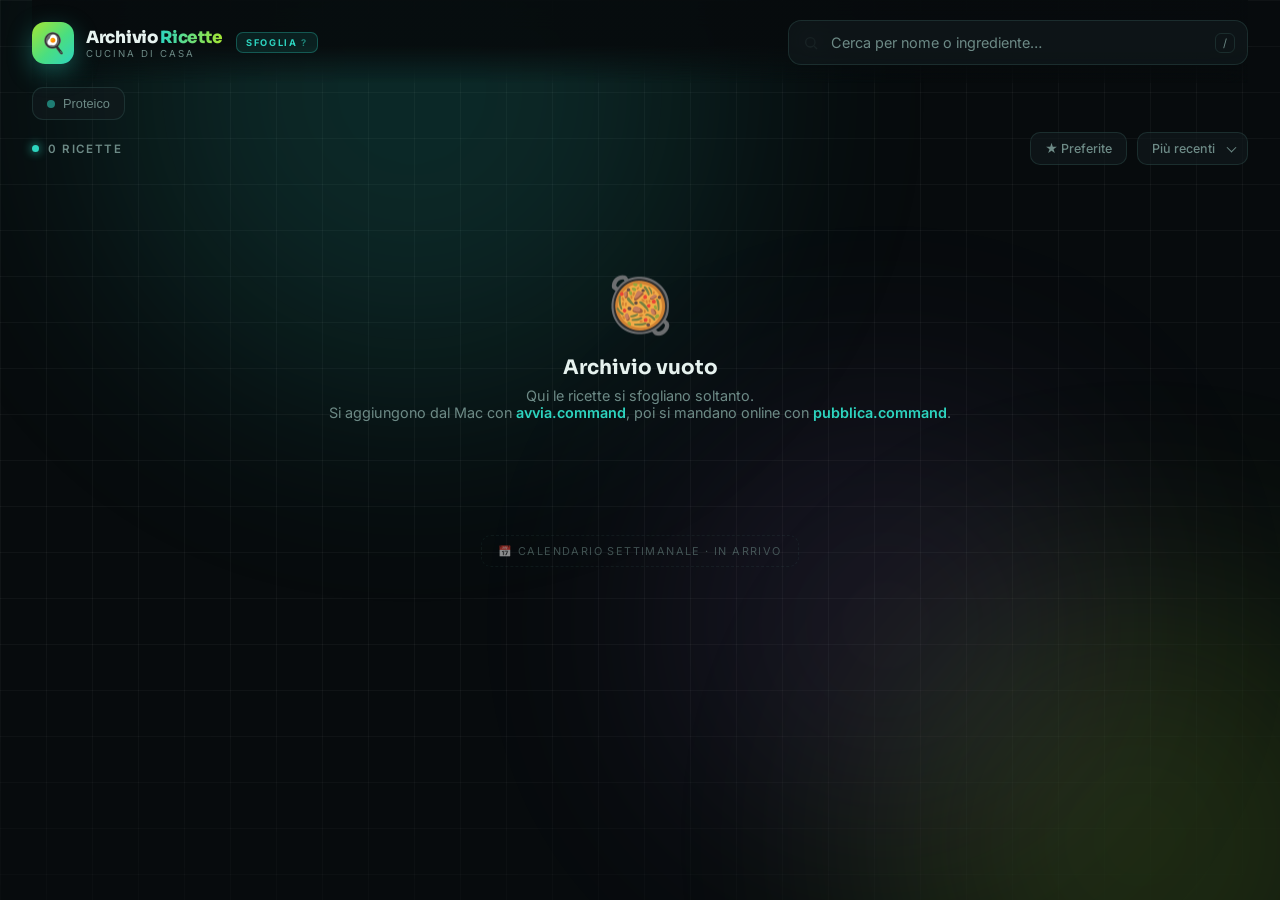
==== commit 04147d02: "Il tasto "Nuova ricetta" non lampeggia più al caricamento Il tasto stava visibile nell'HTML e veniva" ====
--- a/docs/index.html
+++ b/docs/index.html
@@ -38,7 +38,9 @@
       <kbd class="search-kbd">/</kbd>
     </div>
 
-    <button class="btn-new" id="btnNew">
+    <!-- Parte nascosto e lo mostra l'avvio solo dove si può davvero scrivere:
+         se partisse visibile lampeggerebbe a ogni caricamento del sito pubblicato. -->
+    <button class="btn-new" id="btnNew" hidden>
       <svg viewBox="0 0 24 24" fill="none" stroke="currentColor" stroke-width="2.4">
         <path d="M12 5v14M5 12h14"></path>
       </svg>
--- a/docs/style.css
+++ b/docs/style.css
@@ -89,11 +89,15 @@
 .brand-sub { font-size: 0.6rem; color: var(--muted); letter-spacing: 2px; text-transform: uppercase; }
 
 .ro-badge {
-  align-self: center; margin-left: 2px;
+  align-self: center; margin-left: 2px; cursor: help;
   font-size: .58rem; text-transform: uppercase; letter-spacing: 1.6px; font-weight: 700;
   color: var(--accent); padding: 4px 9px; border-radius: 7px;
   background: rgba(var(--accent-rgb), .1); border: 1px solid rgba(var(--accent-rgb), .3);
-}
+  transition: background .2s, border-color .2s;
+}
+.ro-badge::after { content: ' ?'; opacity: .55; }
+.ro-badge:hover { background: rgba(var(--accent-rgb), .18); border-color: rgba(var(--accent-rgb), .5); }
+.empty-sub b { color: var(--accent); font-weight: 600; }
 .rc-fav.static { pointer-events: none; }
 
 .search-wrap { position: relative; flex: 1; max-width: 460px; margin-left: auto; }
@@ -131,6 +135,8 @@
 .btn-new:hover svg { transform: rotate(90deg); }
 .btn-new:active { transform: translateY(0) scale(0.97); }
 .btn-new.solo { margin-top: 22px; }
+.btn-new.pop { animation: btnIn .34s var(--ease); }
+@keyframes btnIn { from { opacity: 0; transform: scale(.9); } to { opacity: 1; transform: none; } }
 
 /* ── Filtri ── */
 .filters { margin-bottom: 26px; }
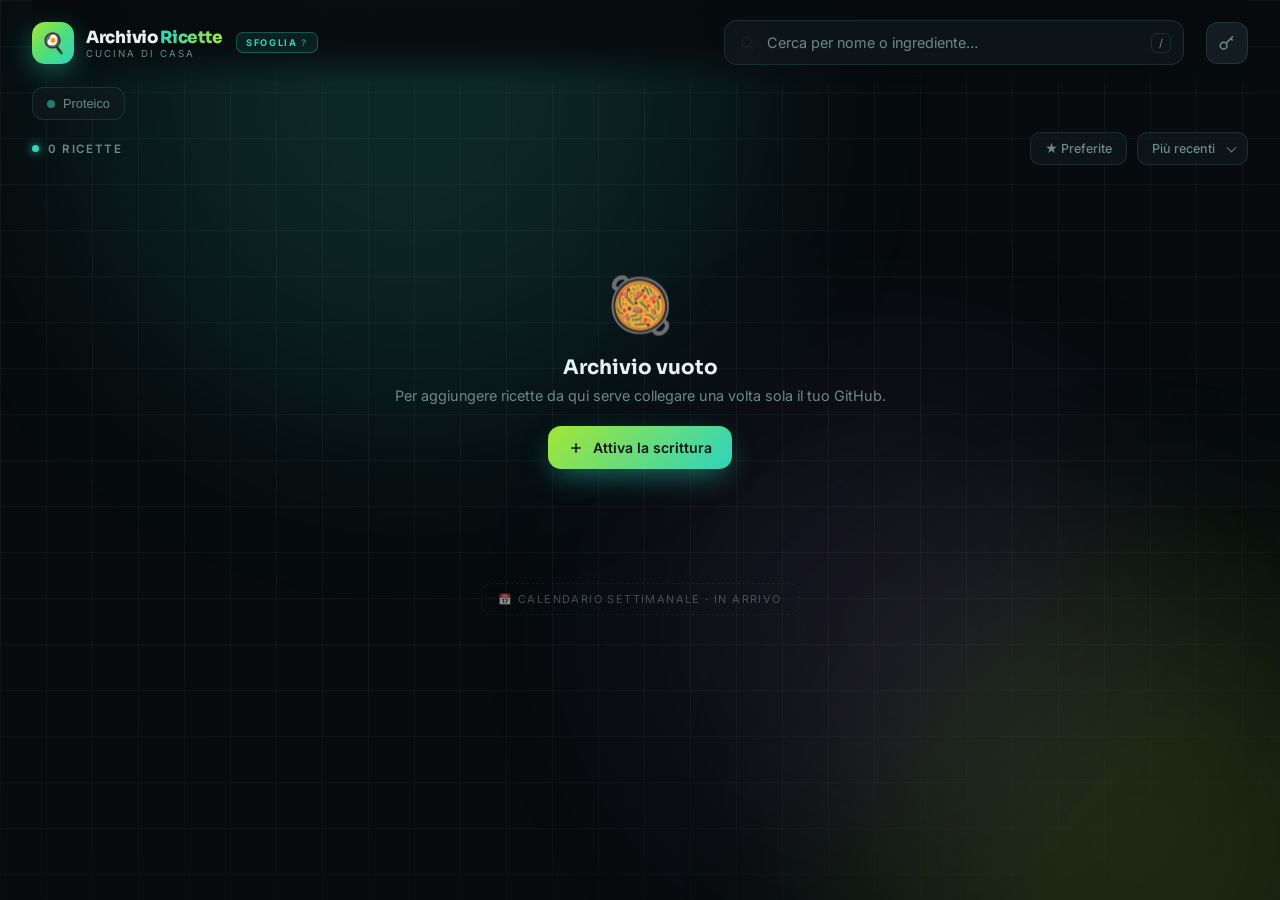
==== commit 0e4df3a8: "Le ricette si aggiungono dal link, da qualsiasi dispositivo Finora scrivere richiedeva il Mac acceso" ====
--- a/docs/index.html
+++ b/docs/index.html
@@ -38,6 +38,13 @@
       <kbd class="search-kbd">/</kbd>
     </div>
 
+    <button class="icon-btn key" id="btnKey" hidden title="Attiva la scrittura da qui">
+      <svg viewBox="0 0 24 24" fill="none" stroke="currentColor" stroke-width="2">
+        <circle cx="7.5" cy="15.5" r="4.5"></circle><path d="M10.7 12.3L20 3"></path>
+        <path d="M17 6l2.5 2.5"></path>
+      </svg>
+    </button>
+
     <!-- Parte nascosto e lo mostra l'avvio solo dove si può davvero scrivere:
          se partisse visibile lampeggerebbe a ogni caricamento del sito pubblicato. -->
     <button class="btn-new" id="btnNew" hidden>
@@ -75,8 +82,11 @@
     <div class="empty-title">Nessuna ricetta qui</div>
     <div class="empty-sub" id="emptySub">Aggiungi la prima e comincia a costruire l'archivio.</div>
     <button class="btn-new solo" id="btnNewEmpty">
-      <svg viewBox="0 0 24 24" fill="none" stroke="currentColor" stroke-width="2.4"><path d="M12 5v14M5 12h14"></path></svg>
-      <span>Nuova ricetta</span>
+      <svg class="ic-piu" viewBox="0 0 24 24" fill="none" stroke="currentColor" stroke-width="2.4"><path d="M12 5v14M5 12h14"></path></svg>
+      <svg class="ic-chiave" viewBox="0 0 24 24" fill="none" stroke="currentColor" stroke-width="2.2" hidden>
+        <circle cx="7.5" cy="15.5" r="4.5"></circle><path d="M10.7 12.3L20 3"></path><path d="M17 6l2.5 2.5"></path>
+      </svg>
+      <span class="lbl-txt">Nuova ricetta</span>
     </button>
   </div>
 
@@ -183,8 +193,59 @@
   </div>
 </div>
 
+<!-- ── Chiave GitHub ── -->
+<div class="sheet" id="setup" hidden>
+  <div class="sheet-inner">
+    <header class="ed-head">
+      <div>
+        <div class="ed-eyebrow">Scrivere da qui</div>
+        <div class="setup-title">Collega il tuo GitHub</div>
+      </div>
+      <button type="button" class="icon-btn close" id="setupClose" title="Chiudi (Esc)">
+        <svg viewBox="0 0 24 24" fill="none" stroke="currentColor" stroke-width="2.2"><path d="M18 6L6 18M6 6l12 12"></path></svg>
+      </button>
+    </header>
+
+    <div class="setup-body">
+      <p class="setup-p">
+        Questa pagina salva le ricette dentro il tuo archivio su GitHub. Per farlo le serve
+        il permesso, che si dà una volta sola con una <b>chiave</b>. La chiave resta
+        in questo browser: non finisce online e nessun altro la vede.
+      </p>
+
+      <ol class="setup-steps">
+        <li>Apri <a id="setupLink" href="https://github.com/settings/personal-access-tokens/new" target="_blank" rel="noopener noreferrer">la pagina delle chiavi su GitHub</a>.</li>
+        <li><b>Token name</b>: scrivi <code>Archivio Ricette</code>.</li>
+        <li><b>Expiration</b>: scegli una scadenza lunga, o nessuna.</li>
+        <li><b>Repository access</b>: <i>Only select repositories</i> → scegli <code id="setupRepo">archivio-ricette</code>.</li>
+        <li><b>Permissions</b> → <i>Repository permissions</i> → <b>Contents</b> → <i>Read and write</i>.</li>
+        <li><b>Generate token</b>, copia quello che compare e incollalo qui sotto.</li>
+      </ol>
+
+      <label class="lbl" for="setupToken">La chiave</label>
+      <input type="password" id="setupToken" class="setup-input" placeholder="github_pat_…"
+             autocomplete="off" autocorrect="off" autocapitalize="off" spellcheck="false">
+      <div class="setup-msg" id="setupMsg"></div>
+
+      <p class="setup-nota">
+        Se un giorno vuoi revocarla, si cancella dalla stessa pagina di GitHub.
+        Non serve mandarla a nessuno, nemmeno a me.
+      </p>
+    </div>
+
+    <footer class="ed-foot">
+      <button type="button" class="btn-danger" id="setupForget" hidden>Scollega</button>
+      <div class="ed-actions">
+        <button type="button" class="btn-ghost" id="setupCancel">Annulla</button>
+        <button type="button" class="btn-primary" id="setupSave">Attiva</button>
+      </div>
+    </footer>
+  </div>
+</div>
+
 <div id="toast"></div>
 
+<script src="store.js"></script>
 <script src="app.js"></script>
 </body>
 </html>
--- a/docs/style.css
+++ b/docs/style.css
@@ -99,6 +99,60 @@
 .ro-badge:hover { background: rgba(var(--accent-rgb), .18); border-color: rgba(var(--accent-rgb), .5); }
 .empty-sub b { color: var(--accent); font-weight: 600; }
 .rc-fav.static { pointer-events: none; }
+
+/* ── Chiave GitHub ── */
+.icon-btn.key { width: 42px; height: 42px; align-self: center; flex-shrink: 0; }
+.icon-btn.key svg { width: 18px; height: 18px; }
+.icon-btn.key.on { color: var(--accent); border-color: rgba(var(--accent-rgb), .4); background: rgba(var(--accent-rgb), .1); }
+
+.ro-badge { cursor: pointer; }
+
+.setup-title { font-family: var(--font-display); font-size: 1.5rem; font-weight: 800; letter-spacing: -.6px; }
+.setup-body { padding: 24px 30px 6px; }
+.setup-p { font-size: .92rem; line-height: 1.65; color: #c3cddf; margin-bottom: 20px; }
+.setup-p b { color: var(--text); font-weight: 600; }
+
+.setup-steps { margin: 0 0 22px; padding-left: 0; list-style: none; counter-reset: sp; }
+.setup-steps li {
+  position: relative; padding: 0 0 13px 38px; font-size: .89rem; line-height: 1.6; color: #c3cddf;
+}
+.setup-steps li::before {
+  counter-increment: sp; content: counter(sp);
+  position: absolute; left: 0; top: 0;
+  width: 25px; height: 25px; border-radius: 8px;
+  display: flex; align-items: center; justify-content: center;
+  font-family: var(--font-display); font-size: .74rem; font-weight: 700;
+  color: var(--accent); background: rgba(var(--accent-rgb), .1);
+  border: 1px solid rgba(var(--accent-rgb), .3);
+}
+.setup-steps b { color: var(--text); font-weight: 600; }
+.setup-steps i { color: var(--accent2); font-style: normal; }
+.setup-steps code {
+  font-family: ui-monospace, SFMono-Regular, Menlo, monospace; font-size: .84em;
+  background: rgba(var(--accent-rgb), .1); border: 1px solid rgba(var(--accent-rgb), .22);
+  border-radius: 6px; padding: 1px 6px; color: var(--accent);
+}
+.setup-steps a { color: var(--accent); text-decoration: none; border-bottom: 1px solid rgba(var(--accent-rgb), .45); }
+.setup-steps a:hover { border-bottom-color: var(--accent); }
+
+.setup-input {
+  width: 100%; padding: 13px 15px; border-radius: 12px;
+  background: var(--surface); border: 1px solid var(--border); color: var(--text);
+  font-family: ui-monospace, SFMono-Regular, Menlo, monospace; font-size: .85rem;
+  transition: border-color .2s, box-shadow .2s;
+}
+.setup-input:focus { outline: none; border-color: rgba(var(--accent-rgb), .5); box-shadow: 0 0 0 3px rgba(var(--accent-rgb), .1); }
+.setup-msg { min-height: 22px; font-size: .82rem; margin-top: 10px; }
+.setup-msg.ko { color: var(--danger); }
+.setup-msg.ok { color: var(--accent); }
+.setup-msg.wait { color: var(--muted); }
+.setup-nota { font-size: .78rem; color: var(--muted); line-height: 1.6; margin: 14px 0 6px; }
+
+@media (max-width: 760px) {
+  .setup-body { padding: 20px 20px 6px; }
+  .setup-title { font-size: 1.25rem; }
+  .icon-btn.key { width: 38px; height: 38px; }
+}
 
 .search-wrap { position: relative; flex: 1; max-width: 460px; margin-left: auto; }
 .search-ic { position: absolute; left: 15px; top: 50%; transform: translateY(-50%); width: 16px; height: 16px; color: var(--muted); pointer-events: none; transition: color .25s; }
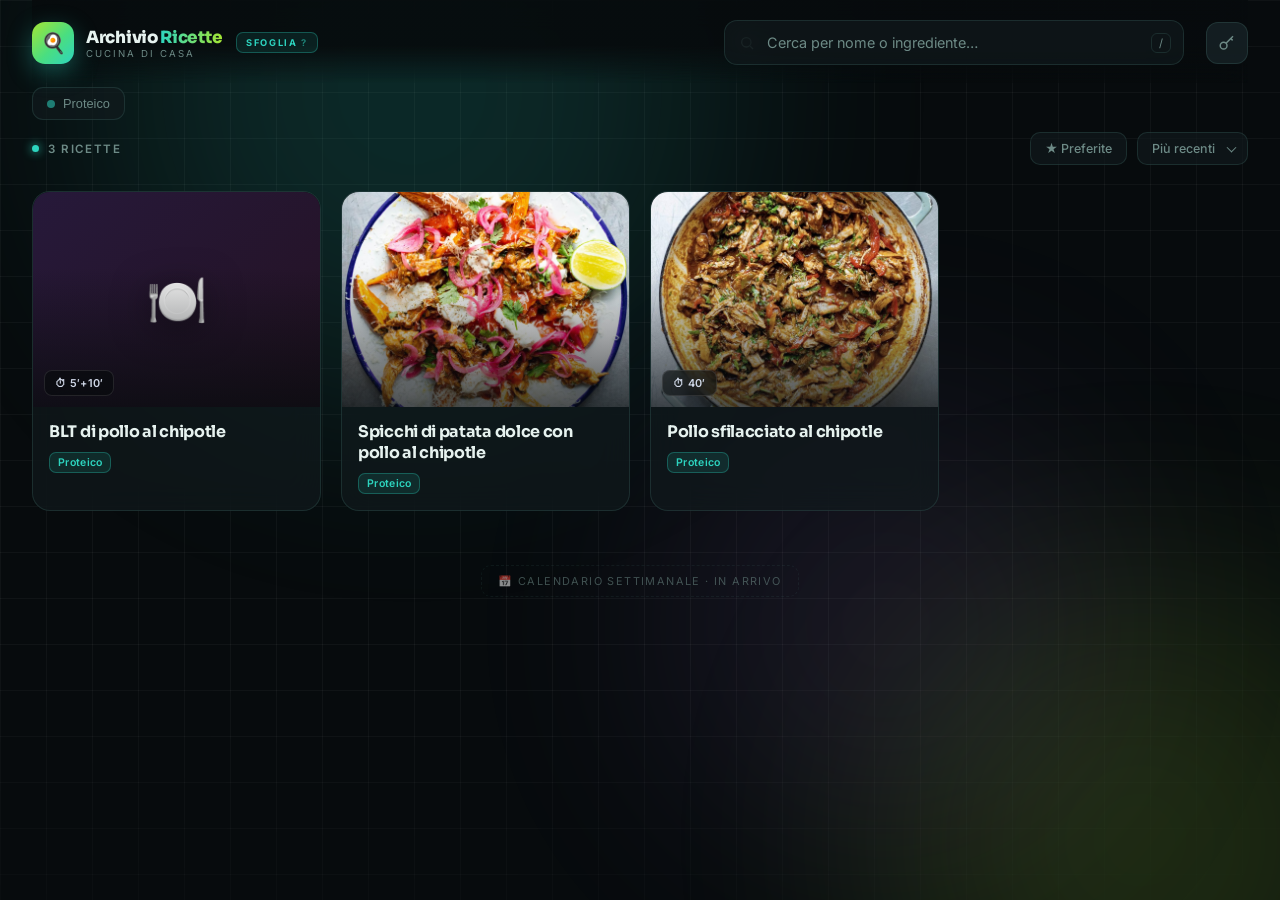
==== commit b1e6a395: "Tempi separati e valori nutrizionali Le fonti dichiarano i tempi in modi diversi: a volte un totale," ====
--- a/docs/index.html
+++ b/docs/index.html
@@ -137,7 +137,23 @@
           <!-- Numeri -->
           <div class="num-row">
             <div class="num-field">
-              <label class="lbl" for="fTime">Tempo</label>
+              <label class="lbl" for="fPrep">Preparazione</label>
+              <div class="num-input">
+                <input id="fPrep" type="number" min="1" max="1440" placeholder="—" inputmode="numeric">
+                <span>min</span>
+              </div>
+            </div>
+            <div class="num-field">
+              <label class="lbl" for="fCook">Cottura</label>
+              <div class="num-input">
+                <input id="fCook" type="number" min="1" max="1440" placeholder="—" inputmode="numeric">
+                <span>min</span>
+              </div>
+            </div>
+          </div>
+          <div class="num-row">
+            <div class="num-field">
+              <label class="lbl" for="fTime">Tempo totale</label>
               <div class="num-input">
                 <input id="fTime" type="number" min="1" max="1440" placeholder="—" inputmode="numeric">
                 <span>min</span>
@@ -151,6 +167,8 @@
               </div>
             </div>
           </div>
+          <p class="num-nota">Compila quelli che sai: se la fonte dà preparazione e cottura
+             separate lasciale separate, il totale non va calcolato.</p>
 
           <!-- Tag -->
           <label class="lbl" id="tagLabel">Tag <em>· scelti dall'elenco</em></label>
@@ -167,6 +185,17 @@
           <textarea class="bulk" id="ingBulk" hidden placeholder="Incolla qui gli ingredienti, uno per riga…"></textarea>
           <button type="button" class="add-line" data-add="ing">+ Ingrediente</button>
 
+          <!-- Preparazioni collegate -->
+          <div class="list-head">
+            <label class="lbl">Preparazioni usate <em>· altre ricette dell'archivio</em></label>
+          </div>
+          <div class="comp-picked" id="compPicked"></div>
+          <div class="comp-search">
+            <input type="text" id="compSearch" placeholder="Collega una ricetta…"
+                   autocomplete="off" spellcheck="false">
+            <div class="comp-results" id="compResults" hidden></div>
+          </div>
+
           <!-- Procedimento -->
           <div class="list-head">
             <label class="lbl">Procedimento</label>
@@ -175,6 +204,11 @@
           <div class="line-list steps" id="stepList"></div>
           <textarea class="bulk" id="stepBulk" hidden placeholder="Incolla qui i passaggi, uno per riga…"></textarea>
           <button type="button" class="add-line" data-add="step">+ Passaggio</button>
+
+          <!-- Valori nutrizionali -->
+          <label class="lbl">Valori nutrizionali <em>· una voce per riga</em></label>
+          <textarea id="fNutri" class="notes nutri" rows="4"
+                    placeholder="Calorie: 540 kcal&#10;Proteine: 42 g&#10;Carboidrati: 31 g"></textarea>
 
           <!-- Note -->
           <label class="lbl">Note <em>· facoltative</em></label>
@@ -218,7 +252,8 @@
         <li><b>Token name</b>: scrivi <code>Archivio Ricette</code>.</li>
         <li><b>Expiration</b>: scegli una scadenza lunga, o nessuna.</li>
         <li><b>Repository access</b>: <i>Only select repositories</i> → scegli <code id="setupRepo">archivio-ricette</code>.</li>
-        <li><b>Permissions</b> → <i>Repository permissions</i> → <b>Contents</b> → <i>Read and write</i>.</li>
+        <li><b>Permissions</b>: apri <i>Repository permissions</i>, cerca <code>Contents</code>
+            — quella casella cerca i <b>permessi</b>, non i repository — e mettilo su <i>Read and write</i>.</li>
         <li><b>Generate token</b>, copia quello che compare e incollalo qui sotto.</li>
       </ol>
 
--- a/docs/style.css
+++ b/docs/style.css
@@ -468,6 +468,16 @@
   color: var(--accent2); background: rgba(var(--accent2-rgb),.1);
   border: 1px solid rgba(var(--accent2-rgb),.28);
 }
+
+.nutri-grid { display: grid; grid-template-columns: repeat(auto-fill, minmax(150px, 1fr)); gap: 9px; }
+.nutri-voce {
+  display: flex; flex-direction: column; gap: 3px;
+  padding: 11px 14px; border-radius: 12px;
+  background: var(--surface); border: 1px solid var(--border);
+}
+.nutri-voce .nk { font-size: .62rem; text-transform: uppercase; letter-spacing: 1.3px; color: var(--muted); font-weight: 600; }
+.nutri-voce .nv { font-family: var(--font-display); font-size: 1rem; font-weight: 700; color: var(--accent); letter-spacing: -.2px; }
+.nutri { min-height: 92px; font-family: ui-monospace, SFMono-Regular, Menlo, monospace; font-size: .8rem; }
 
 .dt-notes {
   margin: 0 32px 30px; padding: 18px 20px; border-radius: 14px;
@@ -531,6 +541,8 @@
 
 /* Numeri */
 .num-row { display: grid; grid-template-columns: 1fr 1fr; gap: 12px; margin-top: 22px; }
+.num-row + .num-row { margin-top: 12px; }
+.num-nota { font-size: .72rem; color: var(--muted); line-height: 1.5; margin-top: 10px; }
 .num-field .lbl { margin-top: 0 !important; }
 .num-input {
   display: flex; align-items: center; gap: 6px; padding: 11px 14px;
@@ -605,6 +617,78 @@
 .line-row:hover .line-del, .line-row:focus-within .line-del { opacity: 1; }
 .line-del svg { width: 13px; height: 13px; }
 .line-del:hover { color: var(--danger); border-color: rgba(239,68,68,.35); background: rgba(239,68,68,.1); }
+
+/* ── Preparazioni collegate ── */
+.comp-picked { display: flex; flex-wrap: wrap; gap: 7px; }
+.comp-picked:not(:empty) { margin-bottom: 9px; }
+.comp-chip {
+  display: inline-flex; align-items: center; gap: 8px;
+  padding: 7px 9px 7px 12px; border-radius: 10px; font-size: .8rem; font-weight: 500;
+  color: var(--text); background: rgba(var(--accent2-rgb), .1);
+  border: 1px solid rgba(var(--accent2-rgb), .32);
+}
+.comp-chip .via {
+  width: 20px; height: 20px; border-radius: 6px; cursor: pointer; flex-shrink: 0;
+  display: flex; align-items: center; justify-content: center;
+  background: transparent; border: none; color: var(--muted);
+  transition: color .18s, background .18s;
+}
+.comp-chip .via svg { width: 12px; height: 12px; }
+.comp-chip .via:hover { color: var(--danger); background: rgba(244,63,94,.14); }
+
+.comp-search { position: relative; }
+#compSearch {
+  width: 100%; padding: 10px 13px; border-radius: 10px;
+  background: var(--surface); border: 1px dashed var(--border-hi); color: var(--text);
+  font-family: var(--font-body); font-size: .85rem;
+  transition: border-color .2s, box-shadow .2s, background .2s;
+}
+#compSearch::placeholder { color: rgba(109,138,134,.55); }
+#compSearch:focus {
+  outline: none; border-style: solid; border-color: rgba(var(--accent-rgb), .5);
+  box-shadow: 0 0 0 3px rgba(var(--accent-rgb), .1); background: var(--surface2);
+}
+.comp-results {
+  position: absolute; left: 0; right: 0; top: calc(100% + 6px); z-index: 12;
+  max-height: 230px; overflow-y: auto; padding: 6px;
+  background: rgba(16,24,26,.97); border: 1px solid var(--border-hi); border-radius: 12px;
+  backdrop-filter: blur(16px); -webkit-backdrop-filter: blur(16px);
+  box-shadow: 0 18px 40px -14px rgba(0,0,0,.8);
+}
+.comp-res {
+  display: flex; align-items: center; gap: 10px; width: 100%;
+  padding: 9px 11px; border-radius: 9px; cursor: pointer; text-align: left;
+  background: transparent; border: none; color: var(--text);
+  font-family: var(--font-body); font-size: .85rem;
+  transition: background .15s;
+}
+.comp-res:hover, .comp-res.sel { background: rgba(var(--accent-rgb), .13); }
+.comp-res .mini-foto {
+  width: 30px; height: 30px; border-radius: 7px; object-fit: cover; flex-shrink: 0;
+  background: rgba(var(--accent-rgb), .1);
+}
+.comp-res .vuoto { font-size: .9rem; }
+.comp-none { padding: 10px 11px; font-size: .82rem; color: var(--muted); }
+
+/* ── Preparazioni nel dettaglio ── */
+.dt-link-sec { margin-top: 22px; }
+.dt-links { display: flex; flex-direction: column; gap: 8px; }
+.dt-link {
+  display: flex; align-items: center; gap: 12px; width: 100%;
+  padding: 10px 13px; border-radius: 12px; cursor: pointer; text-align: left;
+  background: var(--surface); border: 1px solid var(--border); color: var(--text);
+  font-family: var(--font-body);
+  transition: transform .2s var(--ease), border-color .2s, background .2s;
+}
+.dt-link:hover { transform: translateX(3px); border-color: rgba(var(--accent-rgb), .5); background: var(--surface2); }
+.dt-link .mini-foto { width: 38px; height: 38px; border-radius: 9px; object-fit: cover; flex-shrink: 0; background: rgba(var(--accent-rgb), .1); }
+.dt-link .vuoto { width: 38px; height: 38px; border-radius: 9px; flex-shrink: 0; display: flex; align-items: center; justify-content: center; font-size: 1.1rem; background: rgba(var(--accent-rgb), .08); border: 1px solid rgba(var(--accent-rgb), .18); }
+.dt-link .testo { flex: 1; min-width: 0; }
+.dt-link .nome { font-size: .9rem; font-weight: 600; display: block; }
+.dt-link .sotto { font-size: .72rem; color: var(--muted); }
+.dt-link .freccia { color: var(--muted); flex-shrink: 0; transition: transform .2s, color .2s; }
+.dt-link .freccia svg { width: 15px; height: 15px; }
+.dt-link:hover .freccia { color: var(--accent); transform: translateX(3px); }
 
 .add-line {
   margin-top: 9px; padding: 9px 15px; border-radius: 10px; cursor: pointer;
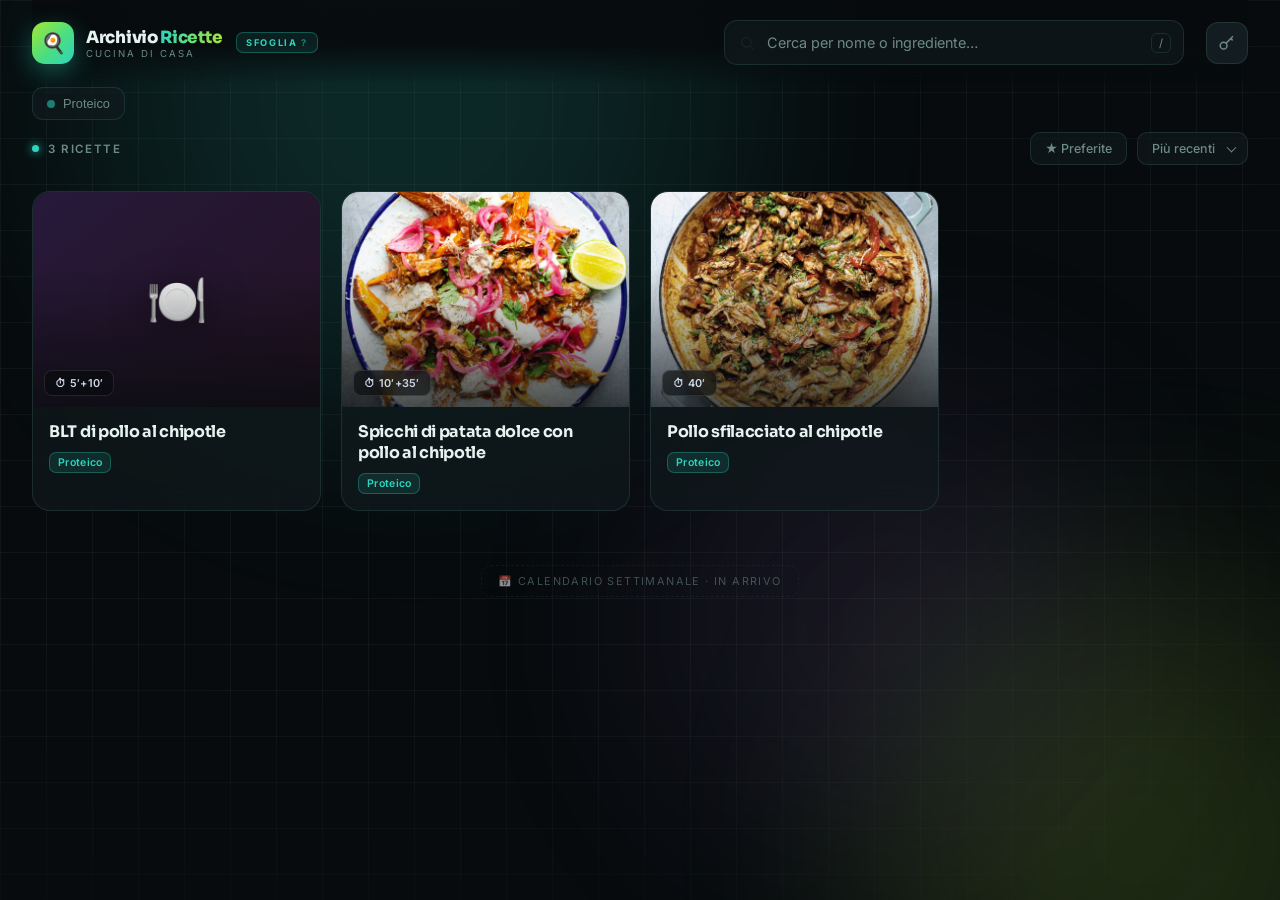
==== commit a90b4283: "Valori nutrizionali sulle tre ricette, e i tempi degli spicchi I valori entrano come li scrive la fo" ====
--- a/docs/index.html
+++ b/docs/index.html
@@ -207,6 +207,8 @@
 
           <!-- Valori nutrizionali -->
           <label class="lbl">Valori nutrizionali <em>· una voce per riga</em></label>
+          <input type="text" id="fNutriBasis" class="setup-input basis"
+                 placeholder="A cosa si riferiscono — es. per porzione" maxlength="60">
           <textarea id="fNutri" class="notes nutri" rows="4"
                     placeholder="Calorie: 540 kcal&#10;Proteine: 42 g&#10;Carboidrati: 31 g"></textarea>
 
--- a/docs/style.css
+++ b/docs/style.css
@@ -477,6 +477,7 @@
 }
 .nutri-voce .nk { font-size: .62rem; text-transform: uppercase; letter-spacing: 1.3px; color: var(--muted); font-weight: 600; }
 .nutri-voce .nv { font-family: var(--font-display); font-size: 1rem; font-weight: 700; color: var(--accent); letter-spacing: -.2px; }
+.basis { margin-bottom: 9px; font-family: var(--font-body); font-size: .82rem; }
 .nutri { min-height: 92px; font-family: ui-monospace, SFMono-Regular, Menlo, monospace; font-size: .8rem; }
 
 .dt-notes {
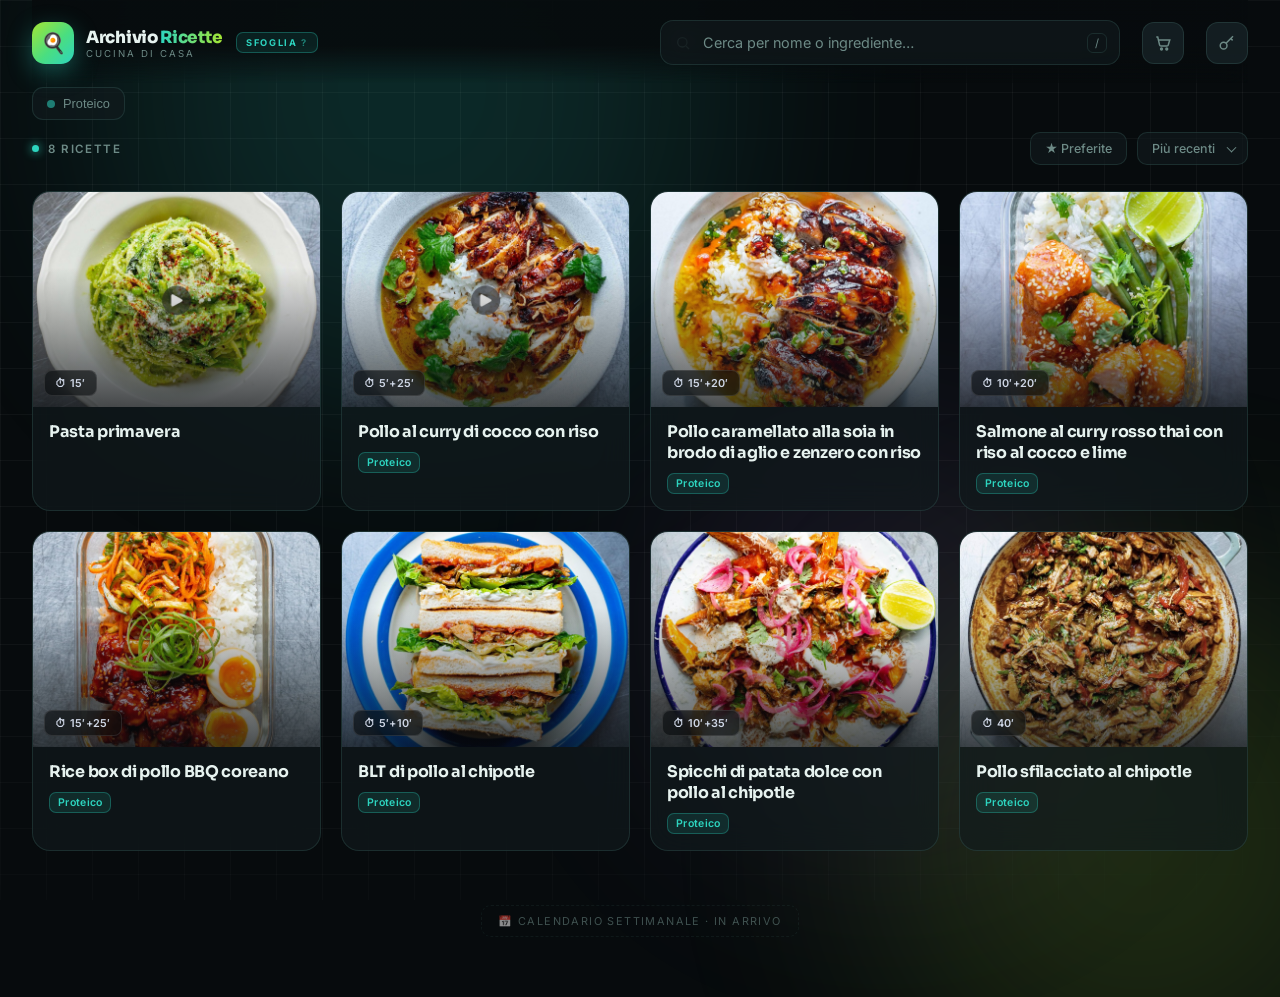
==== commit e0823307: "Porzioni scalabili e lista della spesa Le dosi seguono le porzioni: i tasti −/+ nella ricetta aperta" ====
--- a/docs/index.html
+++ b/docs/index.html
@@ -38,6 +38,14 @@
       <kbd class="search-kbd">/</kbd>
     </div>
 
+    <button class="icon-btn cart" id="btnCart" title="Lista della spesa">
+      <svg viewBox="0 0 24 24" fill="none" stroke="currentColor" stroke-width="2">
+        <path d="M3 4h2l2.4 10.4a2 2 0 002 1.6h7.7a2 2 0 002-1.6L21 8H6"></path>
+        <circle cx="10" cy="20" r="1.2"></circle><circle cx="17" cy="20" r="1.2"></circle>
+      </svg>
+      <span class="cart-badge" id="cartBadge" hidden>0</span>
+    </button>
+
     <button class="icon-btn key" id="btnKey" hidden title="Attiva la scrittura da qui">
       <svg viewBox="0 0 24 24" fill="none" stroke="currentColor" stroke-width="2">
         <circle cx="7.5" cy="15.5" r="4.5"></circle><path d="M10.7 12.3L20 3"></path>
@@ -229,6 +237,29 @@
   </div>
 </div>
 
+<!-- ── Lista della spesa ── -->
+<div class="sheet" id="spesa" hidden>
+  <div class="sheet-inner">
+    <header class="ed-head">
+      <div>
+        <div class="ed-eyebrow">Da comprare</div>
+        <div class="setup-title">Lista della spesa</div>
+      </div>
+      <button type="button" class="icon-btn close" id="spesaClose" title="Chiudi (Esc)">
+        <svg viewBox="0 0 24 24" fill="none" stroke="currentColor" stroke-width="2.2"><path d="M18 6L6 18M6 6l12 12"></path></svg>
+      </button>
+    </header>
+    <div class="spesa-body" id="spesaBody"></div>
+    <footer class="ed-foot">
+      <button type="button" class="btn-danger" id="spesaSvuota" hidden>Svuota tutto</button>
+      <div class="ed-actions">
+        <button type="button" class="btn-ghost" id="spesaPuliti" hidden>Togli i presi</button>
+        <button type="button" class="btn-primary" id="spesaOk">Chiudi</button>
+      </div>
+    </footer>
+  </div>
+</div>
+
 <!-- ── Chiave GitHub ── -->
 <div class="sheet" id="setup" hidden>
   <div class="sheet-inner">
--- a/docs/style.css
+++ b/docs/style.css
@@ -428,6 +428,95 @@
 .meta-pill .mk { font-size: .6rem; color: var(--muted); text-transform: uppercase; letter-spacing: 1.3px; font-weight: 600; }
 .meta-pill .mv { font-family: var(--font-display); font-size: .95rem; font-weight: 700; color: var(--c); letter-spacing: -.2px; }
 
+/* ── Carrello nella barra ── */
+.icon-btn.cart { width: 42px; height: 42px; align-self: center; flex-shrink: 0; position: relative; }
+.icon-btn.cart svg { width: 18px; height: 18px; }
+.icon-btn.cart.pieno { color: var(--accent2); border-color: rgba(var(--accent2-rgb), .4); background: rgba(var(--accent2-rgb), .1); }
+.cart-badge {
+  position: absolute; top: -5px; right: -5px; min-width: 18px; height: 18px; padding: 0 5px;
+  border-radius: 9px; display: flex; align-items: center; justify-content: center;
+  background: var(--accent2); color: #12141a;
+  font-family: var(--font-display); font-size: .62rem; font-weight: 800;
+  box-shadow: 0 2px 8px rgba(var(--accent2-rgb), .5);
+}
+
+/* ── Tasto "aggiungi alla spesa" ── */
+.btn-spesa {
+  display: inline-flex; align-items: center; gap: 9px; margin-top: 16px;
+  padding: 11px 17px; border-radius: 12px; cursor: pointer;
+  background: rgba(var(--accent2-rgb), .1); border: 1px solid rgba(var(--accent2-rgb), .32);
+  color: var(--accent2); font-family: var(--font-body); font-size: .84rem; font-weight: 600;
+  transition: background .2s, border-color .2s, transform .18s var(--ease);
+}
+.btn-spesa svg { width: 16px; height: 16px; }
+.btn-spesa:hover { background: rgba(var(--accent2-rgb), .2); border-color: rgba(var(--accent2-rgb), .55); transform: translateY(-2px); }
+
+/* ── Pannello della spesa ── */
+.spesa-body { padding: 22px 30px 8px; }
+.sp-gruppo { margin-bottom: 22px; }
+.sp-testa {
+  display: flex; align-items: center; gap: 12px; margin-bottom: 10px;
+  padding-bottom: 9px; border-bottom: 1px solid var(--border);
+}
+.sp-nome { font-family: var(--font-display); font-size: .92rem; font-weight: 700; flex: 1; min-width: 0; }
+.sp-conto { font-size: .68rem; color: var(--muted); letter-spacing: .6px; white-space: nowrap; }
+.sp-via {
+  width: 24px; height: 24px; border-radius: 8px; cursor: pointer; flex-shrink: 0;
+  display: flex; align-items: center; justify-content: center;
+  background: transparent; border: 1px solid transparent; color: var(--muted);
+  transition: color .18s, border-color .18s, background .18s;
+}
+.sp-via svg { width: 12px; height: 12px; }
+.sp-via:hover { color: var(--danger); border-color: rgba(244,63,94,.35); background: rgba(244,63,94,.1); }
+
+.sp-voci { list-style: none; display: flex; flex-direction: column; gap: 2px; }
+.sp-voce {
+  display: flex; align-items: flex-start; gap: 11px;
+  padding: 10px 12px; border-radius: 10px; font-size: .9rem; line-height: 1.45;
+  color: #d4dced; cursor: pointer; user-select: none;
+  transition: background .2s, opacity .2s;
+}
+.sp-voce::before {
+  content: ''; flex-shrink: 0; width: 15px; height: 15px; margin-top: 3px;
+  border-radius: 5px; border: 1.6px solid var(--accent2);
+  transition: background .2s, box-shadow .2s;
+}
+.sp-voce:hover { background: var(--surface2); }
+.sp-voce.presa { opacity: .4; text-decoration: line-through; text-decoration-color: var(--muted); }
+.sp-voce.presa::before { background: var(--accent2); box-shadow: 0 0 10px rgba(var(--accent2-rgb), .55); }
+
+.spesa-vuota { text-align: center; padding: 42px 20px 34px; }
+.spesa-vuota .sv-ic { font-size: 2.6rem; margin-bottom: 14px; }
+.spesa-vuota .sv-t { font-family: var(--font-display); font-size: 1.05rem; font-weight: 700; margin-bottom: 8px; }
+.spesa-vuota .sv-s { font-size: .86rem; color: var(--muted); line-height: 1.6; max-width: 380px; margin: 0 auto; }
+.spesa-vuota b { color: var(--accent2); font-weight: 600; }
+
+@media (max-width: 760px) {
+  .spesa-body { padding: 18px 20px 8px; }
+  .icon-btn.cart { width: 38px; height: 38px; }
+}
+
+/* ── Selettore porzioni ── */
+.meta-pill.porzioni { padding-right: 12px; gap: 11px; }
+.porz-cmd { display: inline-flex; align-items: center; gap: 10px; }
+.porz-cmd .pz {
+  width: 24px; height: 24px; border-radius: 8px; cursor: pointer; flex-shrink: 0;
+  display: flex; align-items: center; justify-content: center;
+  background: rgba(var(--accent-rgb), .1); border: 1px solid rgba(var(--accent-rgb), .28);
+  color: var(--accent); font-size: 1rem; line-height: 1; font-family: var(--font-body);
+  transition: background .18s, border-color .18s, transform .15s, opacity .18s;
+}
+.porz-cmd .pz:hover:not(:disabled) { background: rgba(var(--accent-rgb), .22); transform: translateY(-1px); }
+.porz-cmd .pz:disabled { opacity: .3; cursor: default; }
+.porz-cmd .porz-n { min-width: 16px; text-align: center; display: inline-block; }
+.porz-reset {
+  width: 24px; height: 24px; border-radius: 8px; cursor: pointer; flex-shrink: 0;
+  display: flex; align-items: center; justify-content: center;
+  background: transparent; border: 1px solid var(--border); color: var(--muted);
+  font-size: .8rem; transition: color .18s, border-color .18s;
+}
+.porz-reset:hover { color: var(--accent2); border-color: rgba(var(--accent2-rgb), .45); }
+
 .dt-body { display: grid; grid-template-columns: 320px 1fr; gap: 32px; padding: 26px 32px 34px; }
 @media (max-width: 780px) { .dt-body { grid-template-columns: 1fr; gap: 26px; } }
 
@@ -451,6 +540,21 @@
   transition: background .2s, box-shadow .2s, border-color .2s;
 }
 .ing-list li:hover { background: var(--surface2); }
+.ing-list li.ing-sez {
+  cursor: default; padding: 16px 0 6px 0; margin-top: 4px;
+  font-family: var(--font-display); font-size: .68rem; font-weight: 700;
+  text-transform: uppercase; letter-spacing: 1.6px; color: var(--accent2);
+}
+.ing-list li.ing-sez:first-child { padding-top: 0; margin-top: 0; }
+.ing-list li.ing-sez::before { display: none; }
+.ing-list li.ing-sez:hover { background: transparent; }
+
+.line-row.e-sez input {
+  color: var(--accent2); font-weight: 600;
+  border-color: rgba(var(--accent2-rgb), .3); background: rgba(var(--accent2-rgb), .06);
+}
+.line-row.e-sez .bullet { color: var(--accent2); border-color: rgba(var(--accent2-rgb), .3); }
+
 .ing-list li.done { opacity: .42; text-decoration: line-through; text-decoration-color: var(--muted); }
 .ing-list li.done::before { background: var(--accent); box-shadow: 0 0 10px rgba(var(--accent-rgb),.6); }
 
